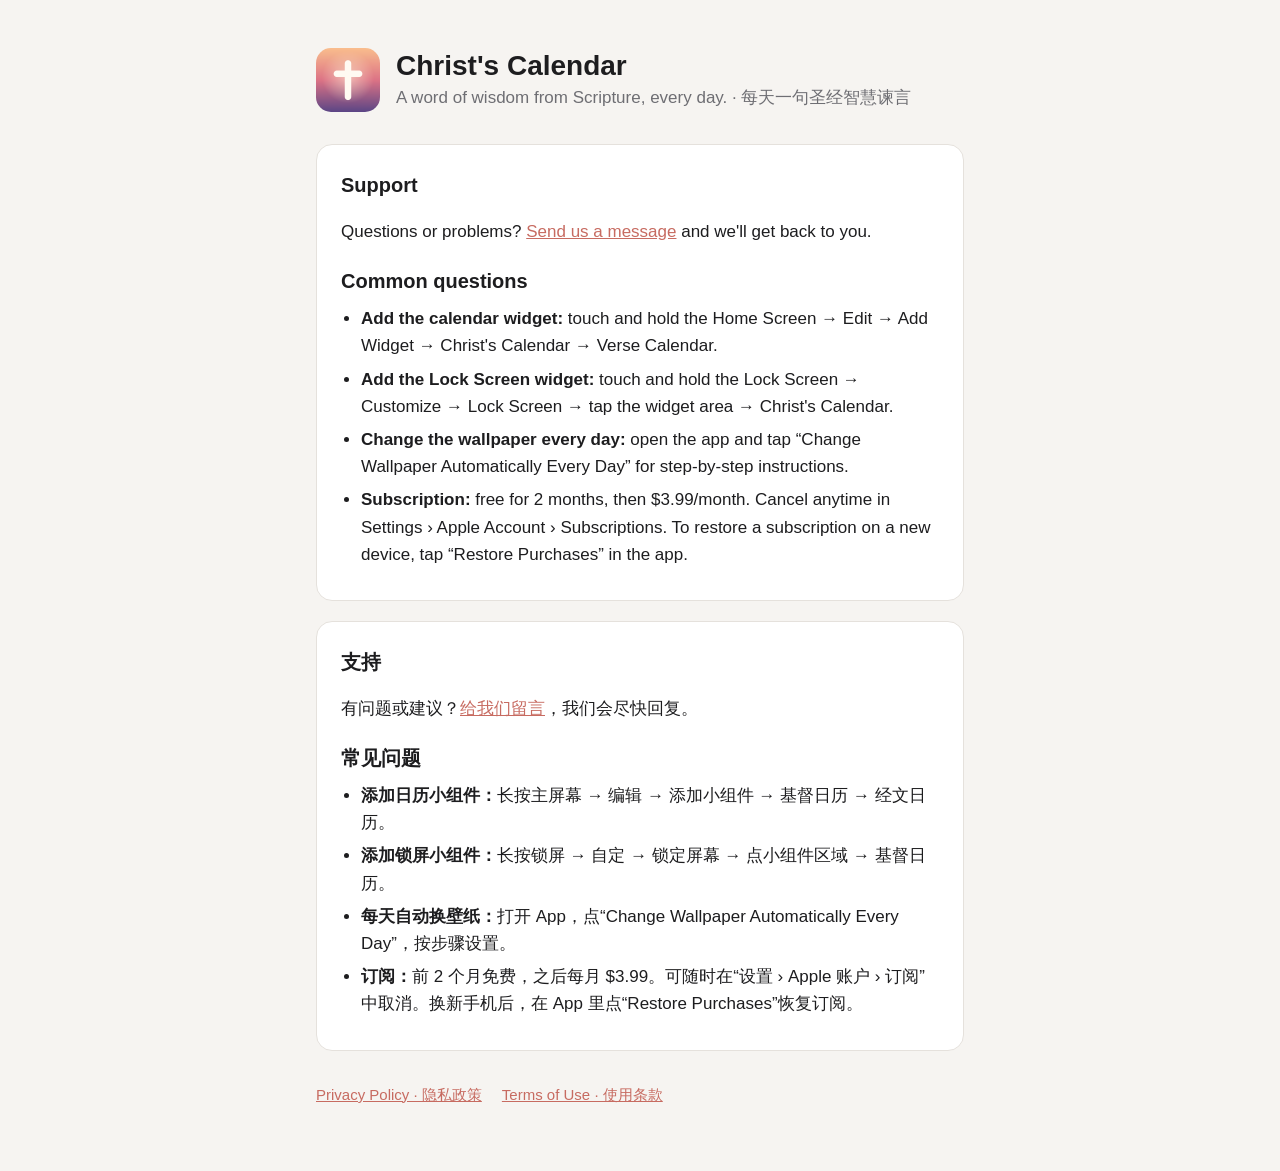
==== index.html @ bb314d92 "Add privacy policy and support pages for Christ's Calendar Co-Authored-By: Claude Opus 5.5 <noreply@" ====
<!doctype html>
<html lang="en">
<head>
<meta charset="utf-8">
<meta name="viewport" content="width=device-width, initial-scale=1">
<title>Christ's Calendar Support</title>
<link rel="stylesheet" href="style.css">
</head>
<body>
<main>
  <header>
    <img src="icon.png" alt="">
    <div>
      <h1>Christ's Calendar</h1>
      <p>A word of wisdom from Scripture, every day. · 每天一句圣经智慧谏言</p>
    </div>
  </header>

  <section>
    <h2>Support</h2>
    <p>Questions or problems? <a href="https://github.com/luckysaigoon/christs-calendar/issues/new">Send us a message</a> and we'll get back to you.</p>
    <h2 style="margin-top:20px">Common questions</h2>
    <ul>
      <li><strong>Add the calendar widget:</strong> touch and hold the Home Screen → Edit → Add Widget → Christ's Calendar → Verse Calendar.</li>
      <li><strong>Add the Lock Screen widget:</strong> touch and hold the Lock Screen → Customize → Lock Screen → tap the widget area → Christ's Calendar.</li>
      <li><strong>Change the wallpaper every day:</strong> open the app and tap “Change Wallpaper Automatically Every Day” for step-by-step instructions.</li>
      <li><strong>Subscription:</strong> free for 2 months, then $3.99/month. Cancel anytime in Settings › Apple Account › Subscriptions. To restore a subscription on a new device, tap “Restore Purchases” in the app.</li>
    </ul>
  </section>

  <section lang="zh-Hans">
    <h2>支持</h2>
    <p>有问题或建议？<a href="https://github.com/luckysaigoon/christs-calendar/issues/new">给我们留言</a>，我们会尽快回复。</p>
    <h2 style="margin-top:20px">常见问题</h2>
    <ul>
      <li><strong>添加日历小组件：</strong>长按主屏幕 → 编辑 → 添加小组件 → 基督日历 → 经文日历。</li>
      <li><strong>添加锁屏小组件：</strong>长按锁屏 → 自定 → 锁定屏幕 → 点小组件区域 → 基督日历。</li>
      <li><strong>每天自动换壁纸：</strong>打开 App，点“Change Wallpaper Automatically Every Day”，按步骤设置。</li>
      <li><strong>订阅：</strong>前 2 个月免费，之后每月 $3.99。可随时在“设置 › Apple 账户 › 订阅”中取消。换新手机后，在 App 里点“Restore Purchases”恢复订阅。</li>
    </ul>
  </section>

  <nav>
    <a href="privacy.html">Privacy Policy · 隐私政策</a>
    <a href="https://www.apple.com/legal/internet-services/itunes/dev/stdeula/">Terms of Use · 使用条款</a>
  </nav>
</main>
</body>
</html>
---- style.css ----
:root {
  --bg: #f6f4f1;
  --card: #ffffff;
  --text: #1d1d1f;
  --muted: #6e6e73;
  --accent: #c76b61;
  --line: #e5e1dc;
}
@media (prefers-color-scheme: dark) {
  :root {
    --bg: #111113;
    --card: #1c1c1e;
    --text: #f5f5f7;
    --muted: #a1a1a6;
    --accent: #e08a80;
    --line: #2c2c2e;
  }
}
* { box-sizing: border-box; }
body {
  margin: 0;
  background: var(--bg);
  color: var(--text);
  font: 17px/1.6 -apple-system, BlinkMacSystemFont, "Helvetica Neue", "PingFang SC", sans-serif;
}
main { max-width: 680px; margin: 0 auto; padding: 48px 16px 64px; }
header { display: flex; align-items: center; gap: 16px; margin-bottom: 32px; }
header img { width: 64px; height: 64px; border-radius: 15px; }
header h1 { margin: 0; font-size: 28px; line-height: 1.2; }
header p { margin: 2px 0 0; color: var(--muted); }
section {
  background: var(--card);
  border: 1px solid var(--line);
  border-radius: 16px;
  padding: 24px;
  margin-bottom: 20px;
}
h2 { margin: 0 0 8px; font-size: 20px; }
ul { padding-left: 20px; margin: 8px 0; }
li { margin: 6px 0; }
a { color: var(--accent); }
.muted { color: var(--muted); font-size: 15px; }
nav { display: flex; gap: 20px; margin-top: 32px; font-size: 15px; }
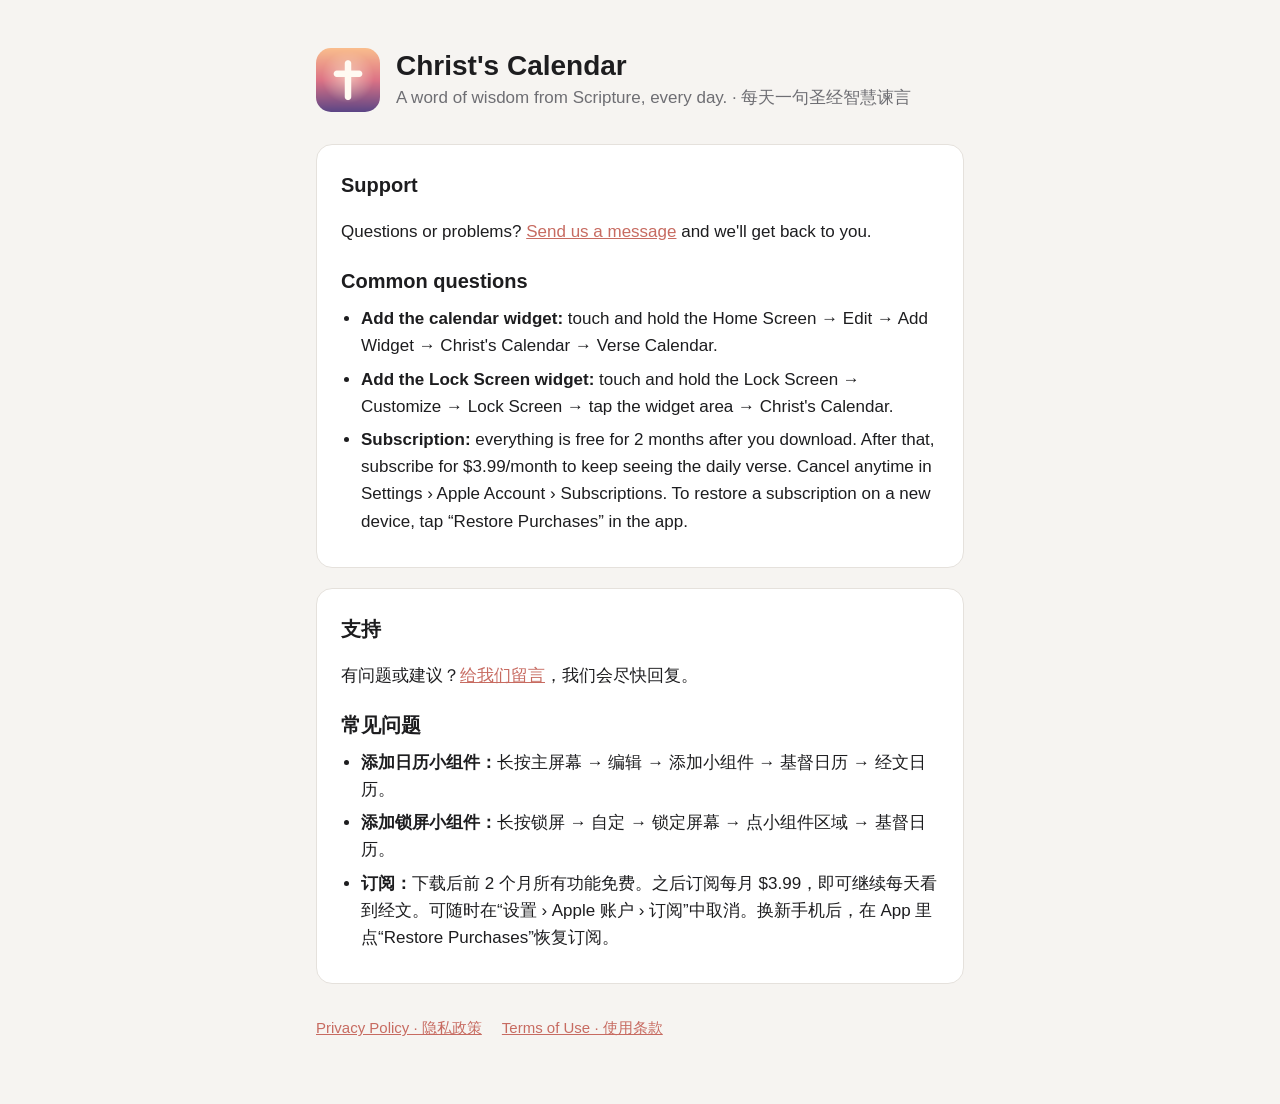
==== commit e6f14a17: "Remove wallpaper feature and update subscription terms The app no longer saves wallpapers or offers " ====
--- a/index.html
+++ b/index.html
@@ -23,8 +23,7 @@
     <ul>
       <li><strong>Add the calendar widget:</strong> touch and hold the Home Screen → Edit → Add Widget → Christ's Calendar → Verse Calendar.</li>
       <li><strong>Add the Lock Screen widget:</strong> touch and hold the Lock Screen → Customize → Lock Screen → tap the widget area → Christ's Calendar.</li>
-      <li><strong>Change the wallpaper every day:</strong> open the app and tap “Change Wallpaper Automatically Every Day” for step-by-step instructions.</li>
-      <li><strong>Subscription:</strong> free for 2 months, then $3.99/month. Cancel anytime in Settings › Apple Account › Subscriptions. To restore a subscription on a new device, tap “Restore Purchases” in the app.</li>
+      <li><strong>Subscription:</strong> everything is free for 2 months after you download. After that, subscribe for $3.99/month to keep seeing the daily verse. Cancel anytime in Settings › Apple Account › Subscriptions. To restore a subscription on a new device, tap “Restore Purchases” in the app.</li>
     </ul>
   </section>
 
@@ -35,8 +34,7 @@
     <ul>
       <li><strong>添加日历小组件：</strong>长按主屏幕 → 编辑 → 添加小组件 → 基督日历 → 经文日历。</li>
       <li><strong>添加锁屏小组件：</strong>长按锁屏 → 自定 → 锁定屏幕 → 点小组件区域 → 基督日历。</li>
-      <li><strong>每天自动换壁纸：</strong>打开 App，点“Change Wallpaper Automatically Every Day”，按步骤设置。</li>
-      <li><strong>订阅：</strong>前 2 个月免费，之后每月 $3.99。可随时在“设置 › Apple 账户 › 订阅”中取消。换新手机后，在 App 里点“Restore Purchases”恢复订阅。</li>
+      <li><strong>订阅：</strong>下载后前 2 个月所有功能免费。之后订阅每月 $3.99，即可继续每天看到经文。可随时在“设置 › Apple 账户 › 订阅”中取消。换新手机后，在 App 里点“Restore Purchases”恢复订阅。</li>
     </ul>
   </section>
 
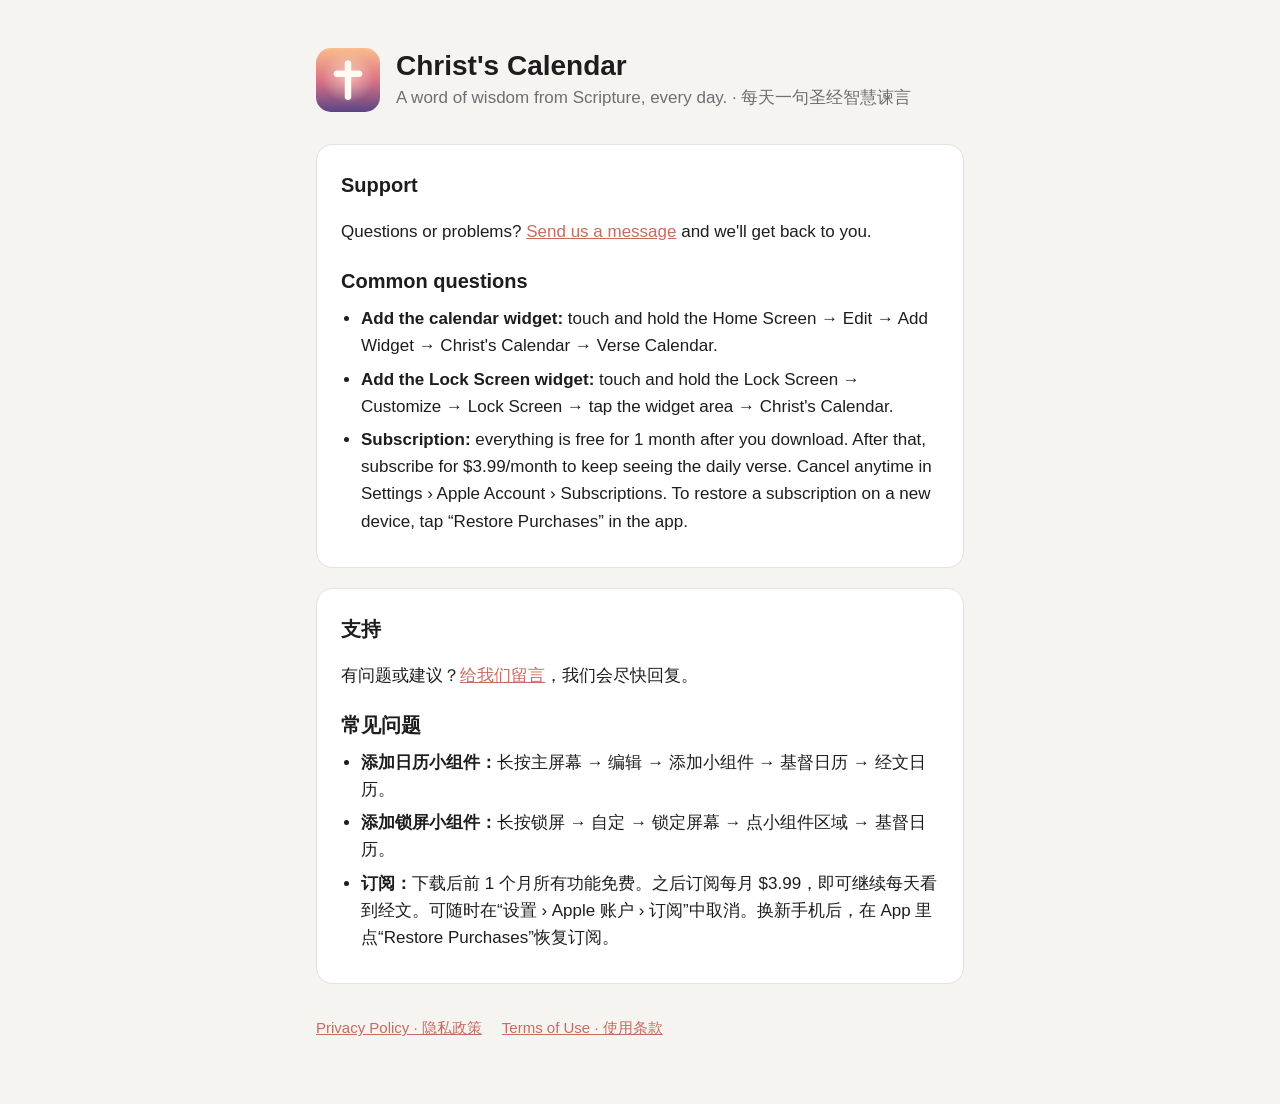
==== commit 6690750f: "Change free period to 1 month Co-Authored-By: Claude Opus 5.5 <noreply@anthropic.com>" ====
--- a/index.html
+++ b/index.html
@@ -23,7 +23,7 @@
     <ul>
       <li><strong>Add the calendar widget:</strong> touch and hold the Home Screen → Edit → Add Widget → Christ's Calendar → Verse Calendar.</li>
       <li><strong>Add the Lock Screen widget:</strong> touch and hold the Lock Screen → Customize → Lock Screen → tap the widget area → Christ's Calendar.</li>
-      <li><strong>Subscription:</strong> everything is free for 2 months after you download. After that, subscribe for $3.99/month to keep seeing the daily verse. Cancel anytime in Settings › Apple Account › Subscriptions. To restore a subscription on a new device, tap “Restore Purchases” in the app.</li>
+      <li><strong>Subscription:</strong> everything is free for 1 month after you download. After that, subscribe for $3.99/month to keep seeing the daily verse. Cancel anytime in Settings › Apple Account › Subscriptions. To restore a subscription on a new device, tap “Restore Purchases” in the app.</li>
     </ul>
   </section>
 
@@ -34,7 +34,7 @@
     <ul>
       <li><strong>添加日历小组件：</strong>长按主屏幕 → 编辑 → 添加小组件 → 基督日历 → 经文日历。</li>
       <li><strong>添加锁屏小组件：</strong>长按锁屏 → 自定 → 锁定屏幕 → 点小组件区域 → 基督日历。</li>
-      <li><strong>订阅：</strong>下载后前 2 个月所有功能免费。之后订阅每月 $3.99，即可继续每天看到经文。可随时在“设置 › Apple 账户 › 订阅”中取消。换新手机后，在 App 里点“Restore Purchases”恢复订阅。</li>
+      <li><strong>订阅：</strong>下载后前 1 个月所有功能免费。之后订阅每月 $3.99，即可继续每天看到经文。可随时在“设置 › Apple 账户 › 订阅”中取消。换新手机后，在 App 里点“Restore Purchases”恢复订阅。</li>
     </ul>
   </section>
 
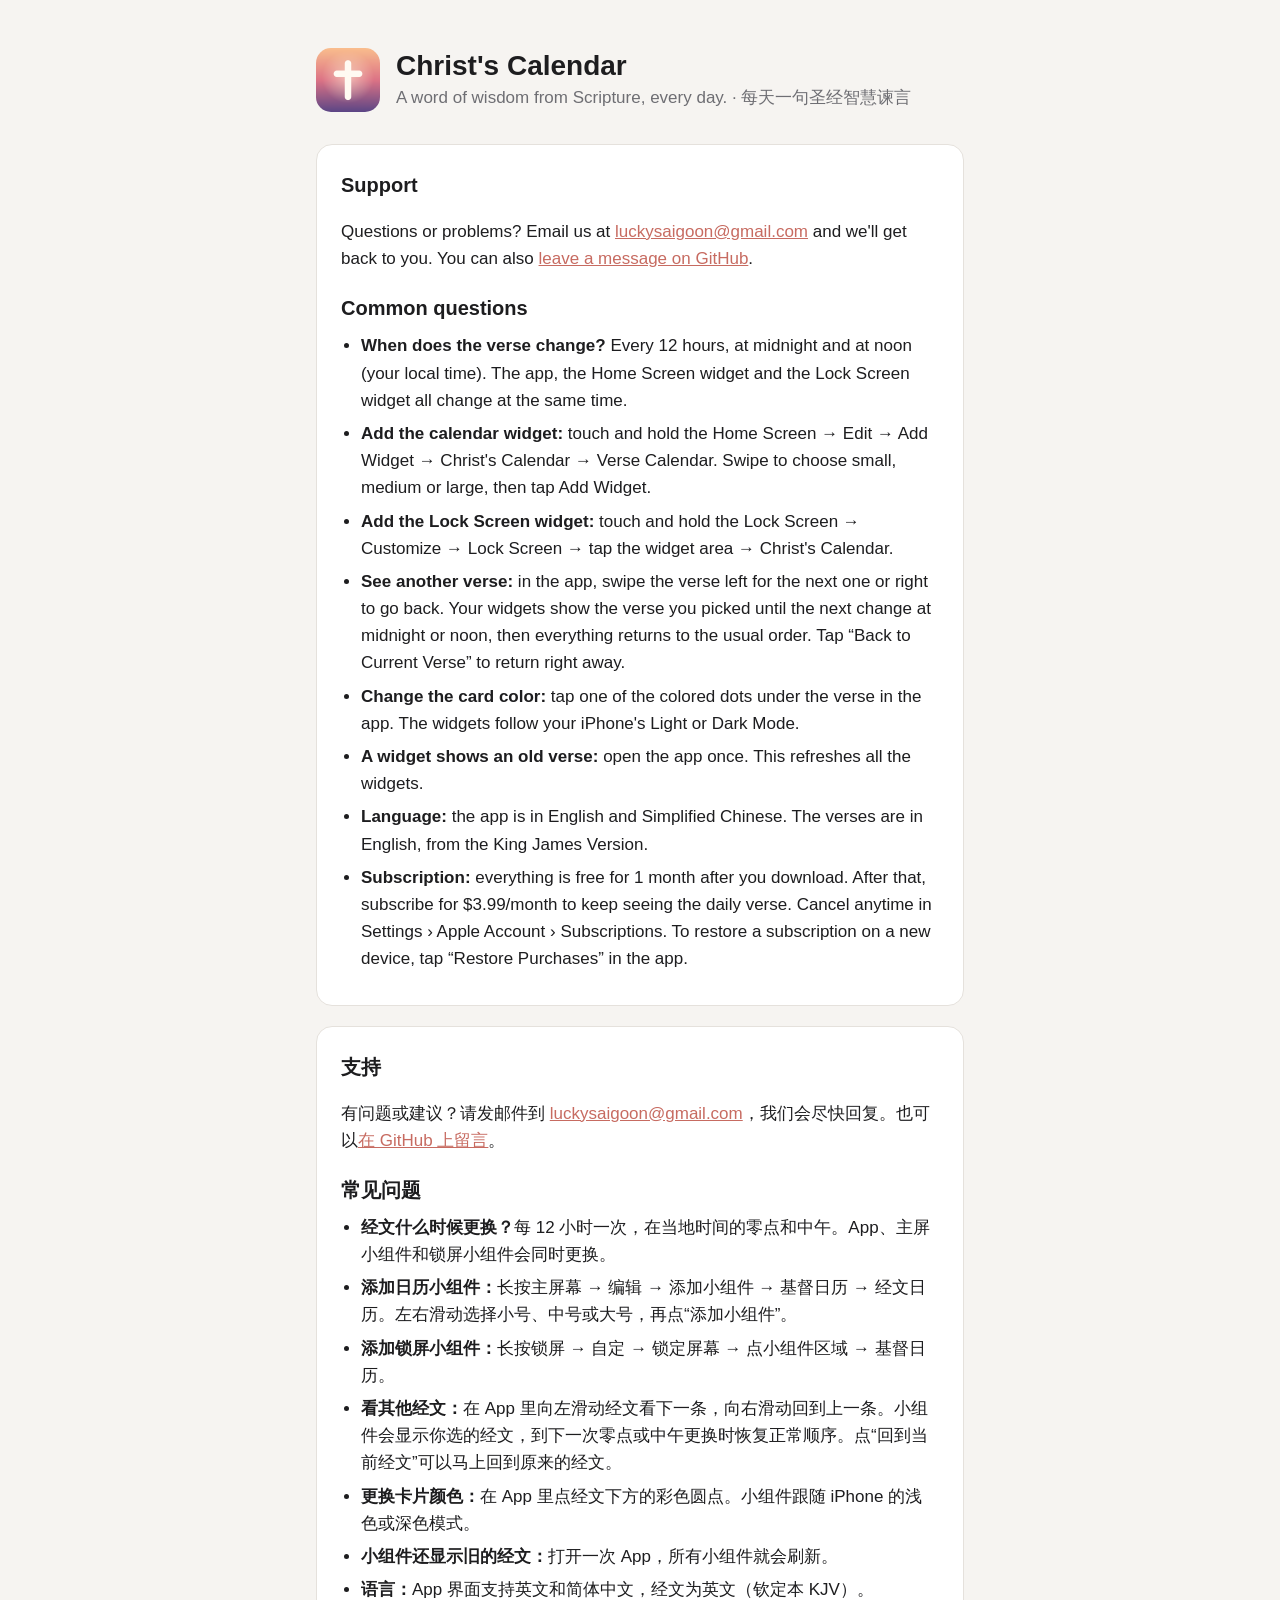
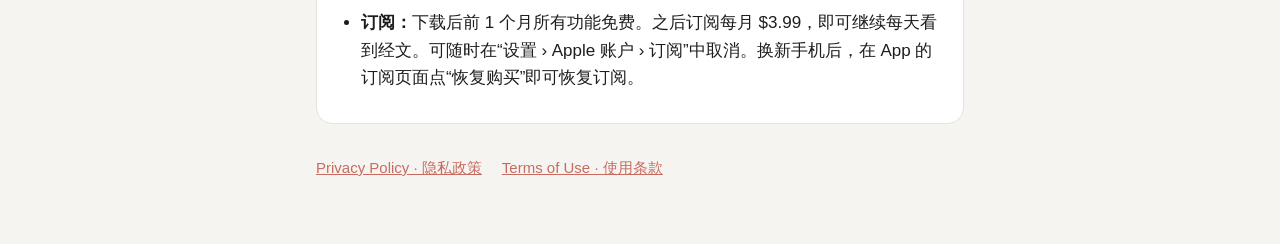
==== commit 3562b303: "Add contact email and more common questions Support page: email contact, when the verse changes, wid" ====
--- a/index.html
+++ b/index.html
@@ -18,23 +18,33 @@
 
   <section>
     <h2>Support</h2>
-    <p>Questions or problems? <a href="https://github.com/luckysaigoon/christs-calendar/issues/new">Send us a message</a> and we'll get back to you.</p>
+    <p>Questions or problems? Email us at <a href="mailto:luckysaigoon@gmail.com">luckysaigoon@gmail.com</a> and we'll get back to you. You can also <a href="https://github.com/luckysaigoon/christs-calendar/issues/new">leave a message on GitHub</a>.</p>
     <h2 style="margin-top:20px">Common questions</h2>
     <ul>
-      <li><strong>Add the calendar widget:</strong> touch and hold the Home Screen → Edit → Add Widget → Christ's Calendar → Verse Calendar.</li>
+      <li><strong>When does the verse change?</strong> Every 12 hours, at midnight and at noon (your local time). The app, the Home Screen widget and the Lock Screen widget all change at the same time.</li>
+      <li><strong>Add the calendar widget:</strong> touch and hold the Home Screen → Edit → Add Widget → Christ's Calendar → Verse Calendar. Swipe to choose small, medium or large, then tap Add Widget.</li>
       <li><strong>Add the Lock Screen widget:</strong> touch and hold the Lock Screen → Customize → Lock Screen → tap the widget area → Christ's Calendar.</li>
+      <li><strong>See another verse:</strong> in the app, swipe the verse left for the next one or right to go back. Your widgets show the verse you picked until the next change at midnight or noon, then everything returns to the usual order. Tap “Back to Current Verse” to return right away.</li>
+      <li><strong>Change the card color:</strong> tap one of the colored dots under the verse in the app. The widgets follow your iPhone's Light or Dark Mode.</li>
+      <li><strong>A widget shows an old verse:</strong> open the app once. This refreshes all the widgets.</li>
+      <li><strong>Language:</strong> the app is in English and Simplified Chinese. The verses are in English, from the King James Version.</li>
       <li><strong>Subscription:</strong> everything is free for 1 month after you download. After that, subscribe for $3.99/month to keep seeing the daily verse. Cancel anytime in Settings › Apple Account › Subscriptions. To restore a subscription on a new device, tap “Restore Purchases” in the app.</li>
     </ul>
   </section>
 
   <section lang="zh-Hans">
     <h2>支持</h2>
-    <p>有问题或建议？<a href="https://github.com/luckysaigoon/christs-calendar/issues/new">给我们留言</a>，我们会尽快回复。</p>
+    <p>有问题或建议？请发邮件到 <a href="mailto:luckysaigoon@gmail.com">luckysaigoon@gmail.com</a>，我们会尽快回复。也可以<a href="https://github.com/luckysaigoon/christs-calendar/issues/new">在 GitHub 上留言</a>。</p>
     <h2 style="margin-top:20px">常见问题</h2>
     <ul>
-      <li><strong>添加日历小组件：</strong>长按主屏幕 → 编辑 → 添加小组件 → 基督日历 → 经文日历。</li>
+      <li><strong>经文什么时候更换？</strong>每 12 小时一次，在当地时间的零点和中午。App、主屏小组件和锁屏小组件会同时更换。</li>
+      <li><strong>添加日历小组件：</strong>长按主屏幕 → 编辑 → 添加小组件 → 基督日历 → 经文日历。左右滑动选择小号、中号或大号，再点“添加小组件”。</li>
       <li><strong>添加锁屏小组件：</strong>长按锁屏 → 自定 → 锁定屏幕 → 点小组件区域 → 基督日历。</li>
-      <li><strong>订阅：</strong>下载后前 1 个月所有功能免费。之后订阅每月 $3.99，即可继续每天看到经文。可随时在“设置 › Apple 账户 › 订阅”中取消。换新手机后，在 App 里点“Restore Purchases”恢复订阅。</li>
+      <li><strong>看其他经文：</strong>在 App 里向左滑动经文看下一条，向右滑动回到上一条。小组件会显示你选的经文，到下一次零点或中午更换时恢复正常顺序。点“回到当前经文”可以马上回到原来的经文。</li>
+      <li><strong>更换卡片颜色：</strong>在 App 里点经文下方的彩色圆点。小组件跟随 iPhone 的浅色或深色模式。</li>
+      <li><strong>小组件还显示旧的经文：</strong>打开一次 App，所有小组件就会刷新。</li>
+      <li><strong>语言：</strong>App 界面支持英文和简体中文，经文为英文（钦定本 KJV）。</li>
+      <li><strong>订阅：</strong>下载后前 1 个月所有功能免费。之后订阅每月 $3.99，即可继续每天看到经文。可随时在“设置 › Apple 账户 › 订阅”中取消。换新手机后，在 App 的订阅页面点“恢复购买”即可恢复订阅。</li>
     </ul>
   </section>
 
